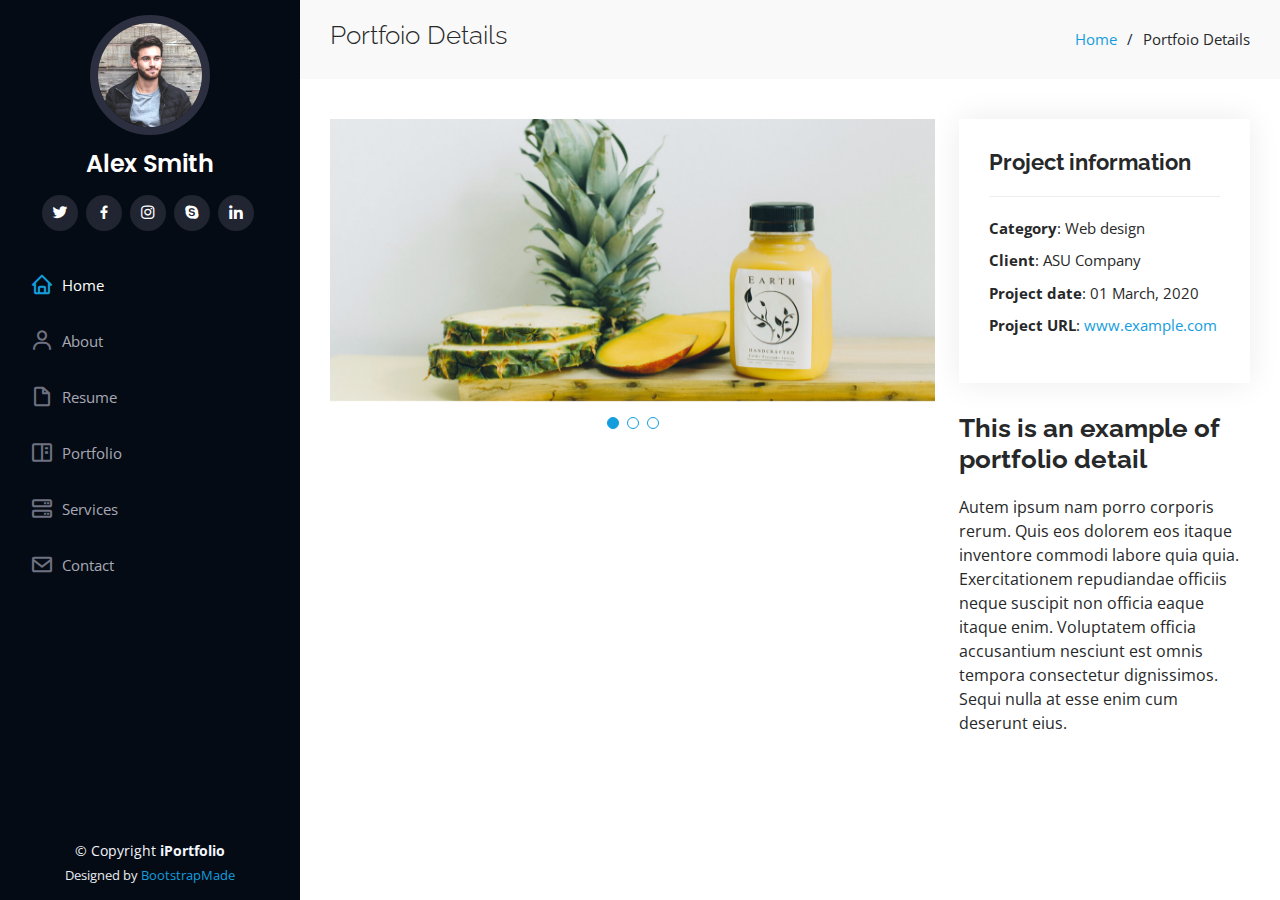
==== portfolio-details.html @ 81abc7d6 "Diseño" ====
<!DOCTYPE html>
<html lang="en">

<head>
  <meta charset="utf-8">
  <meta content="width=device-width, initial-scale=1.0" name="viewport">

  <title>Portfolio Details - iPortfolio Bootstrap Template</title>
  <meta content="" name="description">
  <meta content="" name="keywords">

  <!-- Favicons -->
  <link href="assets/img/favicon.png" rel="icon">
  <link href="assets/img/apple-touch-icon.png" rel="apple-touch-icon">

  <!-- Google Fonts -->
  <link href="https://fonts.googleapis.com/css?family=Open+Sans:300,300i,400,400i,600,600i,700,700i|Raleway:300,300i,400,400i,500,500i,600,600i,700,700i|Poppins:300,300i,400,400i,500,500i,600,600i,700,700i" rel="stylesheet">

  <!-- Vendor CSS Files -->
  <link href="assets/vendor/aos/aos.css" rel="stylesheet">
  <link href="assets/vendor/bootstrap/css/bootstrap.min.css" rel="stylesheet">
  <link href="assets/vendor/bootstrap-icons/bootstrap-icons.css" rel="stylesheet">
  <link href="assets/vendor/boxicons/css/boxicons.min.css" rel="stylesheet">
  <link href="assets/vendor/glightbox/css/glightbox.min.css" rel="stylesheet">
  <link href="assets/vendor/swiper/swiper-bundle.min.css" rel="stylesheet">

  <!-- Template Main CSS File -->
  <link href="assets/css/style.css" rel="stylesheet">

  <!-- =======================================================
  * Template Name: iPortfolio
  * Updated: Jan 29 2024 with Bootstrap v5.3.2
  * Template URL: https://bootstrapmade.com/iportfolio-bootstrap-portfolio-websites-template/
  * Author: BootstrapMade.com
  * License: https://bootstrapmade.com/license/
  ======================================================== -->
</head>

<body>

  <!-- ======= Mobile nav toggle button ======= -->
  <i class="bi bi-list mobile-nav-toggle d-xl-none"></i>

  <!-- ======= Header ======= -->
  <header id="header">
    <div class="d-flex flex-column">

      <div class="profile">
        <img src="assets/img/profile-img.jpg" alt="" class="img-fluid rounded-circle">
        <h1 class="text-light"><a href="index.html">Alex Smith</a></h1>
        <div class="social-links mt-3 text-center">
          <a href="#" class="twitter"><i class="bx bxl-twitter"></i></a>
          <a href="#" class="facebook"><i class="bx bxl-facebook"></i></a>
          <a href="#" class="instagram"><i class="bx bxl-instagram"></i></a>
          <a href="#" class="google-plus"><i class="bx bxl-skype"></i></a>
          <a href="#" class="linkedin"><i class="bx bxl-linkedin"></i></a>
        </div>
      </div>

      <nav id="navbar" class="nav-menu navbar">
        <ul>
          <li><a href="#hero" class="nav-link scrollto active"><i class="bx bx-home"></i> <span>Home</span></a></li>
          <li><a href="#about" class="nav-link scrollto"><i class="bx bx-user"></i> <span>About</span></a></li>
          <li><a href="#resume" class="nav-link scrollto"><i class="bx bx-file-blank"></i> <span>Resume</span></a></li>
          <li><a href="#portfolio" class="nav-link scrollto"><i class="bx bx-book-content"></i> <span>Portfolio</span></a></li>
          <li><a href="#services" class="nav-link scrollto"><i class="bx bx-server"></i> <span>Services</span></a></li>
          <li><a href="#contact" class="nav-link scrollto"><i class="bx bx-envelope"></i> <span>Contact</span></a></li>
        </ul>
      </nav><!-- .nav-menu -->
    </div>
  </header><!-- End Header -->

  <main id="main">

    <!-- ======= Breadcrumbs ======= -->
    <section id="breadcrumbs" class="breadcrumbs">
      <div class="container">

        <div class="d-flex justify-content-between align-items-center">
          <h2>Portfoio Details</h2>
          <ol>
            <li><a href="index.html">Home</a></li>
            <li>Portfoio Details</li>
          </ol>
        </div>

      </div>
    </section><!-- End Breadcrumbs -->

    <!-- ======= Portfolio Details Section ======= -->
    <section id="portfolio-details" class="portfolio-details">
      <div class="container">

        <div class="row gy-4">

          <div class="col-lg-8">
            <div class="portfolio-details-slider swiper">
              <div class="swiper-wrapper align-items-center">

                <div class="swiper-slide">
                  <img src="assets/img/portfolio/portfolio-details-1.jpg" alt="">
                </div>

                <div class="swiper-slide">
                  <img src="assets/img/portfolio/portfolio-details-2.jpg" alt="">
                </div>

                <div class="swiper-slide">
                  <img src="assets/img/portfolio/portfolio-details-3.jpg" alt="">
                </div>

              </div>
              <div class="swiper-pagination"></div>
            </div>
          </div>

          <div class="col-lg-4">
            <div class="portfolio-info">
              <h3>Project information</h3>
              <ul>
                <li><strong>Category</strong>: Web design</li>
                <li><strong>Client</strong>: ASU Company</li>
                <li><strong>Project date</strong>: 01 March, 2020</li>
                <li><strong>Project URL</strong>: <a href="#">www.example.com</a></li>
              </ul>
            </div>
            <div class="portfolio-description">
              <h2>This is an example of portfolio detail</h2>
              <p>
                Autem ipsum nam porro corporis rerum. Quis eos dolorem eos itaque inventore commodi labore quia quia. Exercitationem repudiandae officiis neque suscipit non officia eaque itaque enim. Voluptatem officia accusantium nesciunt est omnis tempora consectetur dignissimos. Sequi nulla at esse enim cum deserunt eius.
              </p>
            </div>
          </div>

        </div>

      </div>
    </section><!-- End Portfolio Details Section -->

  </main><!-- End #main -->

  <!-- ======= Footer ======= -->
  <footer id="footer">
    <div class="container">
      <div class="copyright">
        &copy; Copyright <strong><span>iPortfolio</span></strong>
      </div>
      <div class="credits">
        <!-- All the links in the footer should remain intact. -->
        <!-- You can delete the links only if you purchased the pro version. -->
        <!-- Licensing information: https://bootstrapmade.com/license/ -->
        <!-- Purchase the pro version with working PHP/AJAX contact form: https://bootstrapmade.com/iportfolio-bootstrap-portfolio-websites-template/ -->
        Designed by <a href="https://bootstrapmade.com/">BootstrapMade</a>
      </div>
    </div>
  </footer><!-- End  Footer -->

  <a href="#" class="back-to-top d-flex align-items-center justify-content-center"><i class="bi bi-arrow-up-short"></i></a>

  <!-- Vendor JS Files -->
  <script src="assets/vendor/purecounter/purecounter_vanilla.js"></script>
  <script src="assets/vendor/aos/aos.js"></script>
  <script src="assets/vendor/bootstrap/js/bootstrap.bundle.min.js"></script>
  <script src="assets/vendor/glightbox/js/glightbox.min.js"></script>
  <script src="assets/vendor/isotope-layout/isotope.pkgd.min.js"></script>
  <script src="assets/vendor/swiper/swiper-bundle.min.js"></script>
  <script src="assets/vendor/typed.js/typed.umd.js"></script>
  <script src="assets/vendor/waypoints/noframework.waypoints.js"></script>
  <script src="assets/vendor/php-email-form/validate.js"></script>

  <!-- Template Main JS File -->
  <script src="assets/js/main.js"></script>

</body>

</html>
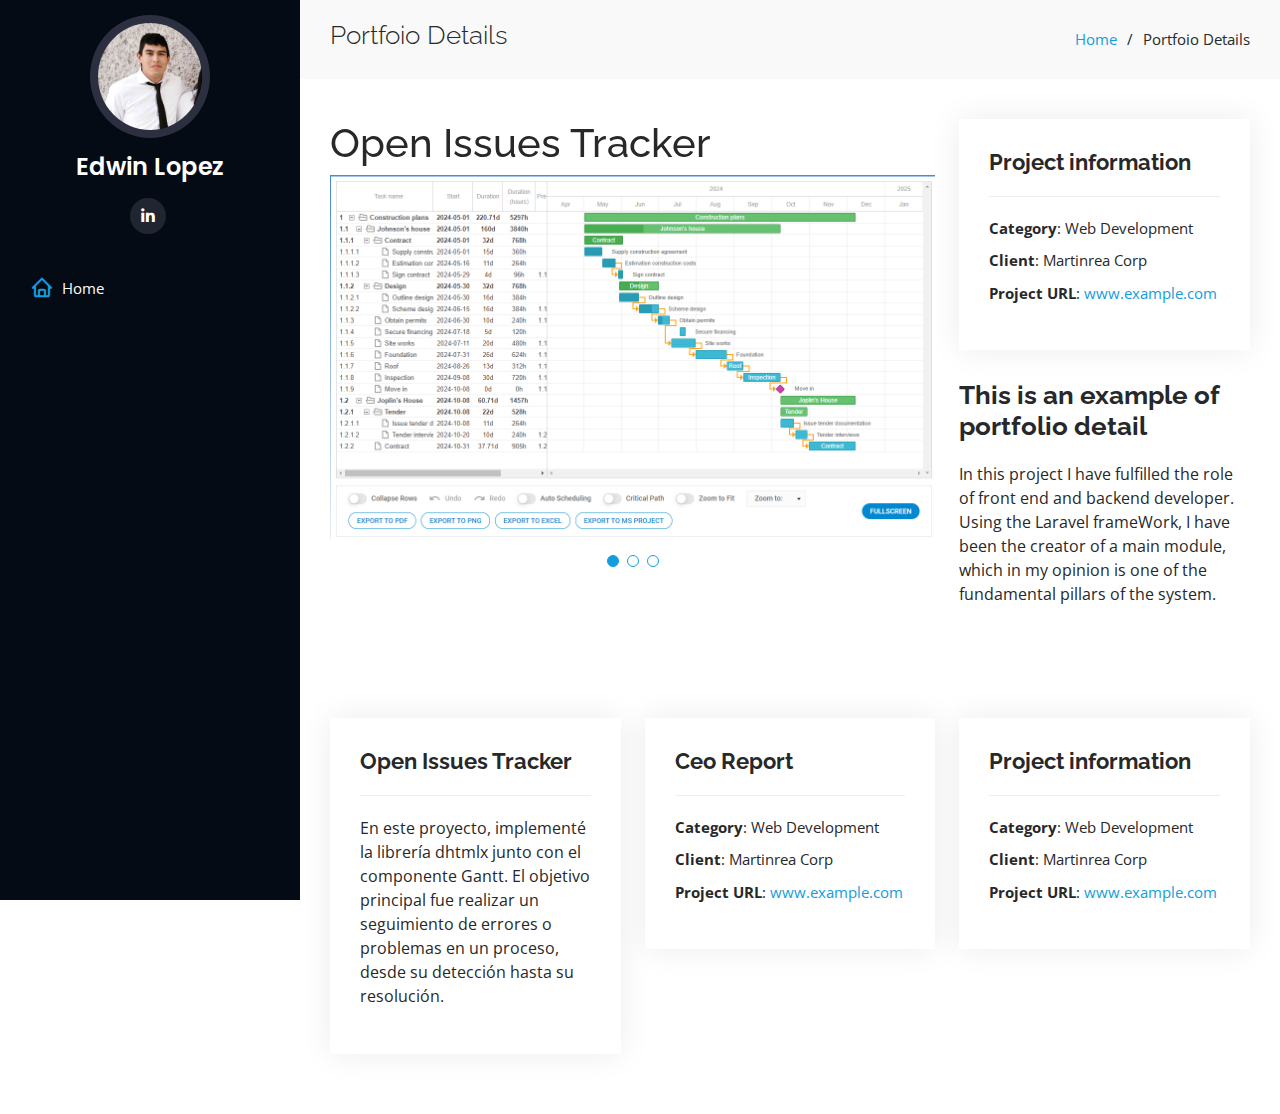
==== commit ec64f133: "Diseño" ====
--- a/portfolio-details.html
+++ b/portfolio-details.html
@@ -46,25 +46,16 @@
     <div class="d-flex flex-column">
 
       <div class="profile">
-        <img src="assets/img/profile-img.jpg" alt="" class="img-fluid rounded-circle">
-        <h1 class="text-light"><a href="index.html">Alex Smith</a></h1>
+        <img src="assets/img/profile-img2.PNG" alt="" class="img-fluid rounded-circle">
+        <h1 class="text-light"><a href="index.html">Edwin Lopez</a></h1>
         <div class="social-links mt-3 text-center">
-          <a href="#" class="twitter"><i class="bx bxl-twitter"></i></a>
-          <a href="#" class="facebook"><i class="bx bxl-facebook"></i></a>
-          <a href="#" class="instagram"><i class="bx bxl-instagram"></i></a>
-          <a href="#" class="google-plus"><i class="bx bxl-skype"></i></a>
           <a href="#" class="linkedin"><i class="bx bxl-linkedin"></i></a>
         </div>
       </div>
 
       <nav id="navbar" class="nav-menu navbar">
         <ul>
-          <li><a href="#hero" class="nav-link scrollto active"><i class="bx bx-home"></i> <span>Home</span></a></li>
-          <li><a href="#about" class="nav-link scrollto"><i class="bx bx-user"></i> <span>About</span></a></li>
-          <li><a href="#resume" class="nav-link scrollto"><i class="bx bx-file-blank"></i> <span>Resume</span></a></li>
-          <li><a href="#portfolio" class="nav-link scrollto"><i class="bx bx-book-content"></i> <span>Portfolio</span></a></li>
-          <li><a href="#services" class="nav-link scrollto"><i class="bx bx-server"></i> <span>Services</span></a></li>
-          <li><a href="#contact" class="nav-link scrollto"><i class="bx bx-envelope"></i> <span>Contact</span></a></li>
+          <li><a href="index.html" class="nav-link scrollto active"><i class="bx bx-home"></i> <span>Home</span></a></li>
         </ul>
       </nav><!-- .nav-menu -->
     </div>
@@ -98,11 +89,13 @@
               <div class="swiper-wrapper align-items-center">
 
                 <div class="swiper-slide">
-                  <img src="assets/img/portfolio/portfolio-details-1.jpg" alt="">
+                  <h1>Open Issues Tracker</h1>
+                  <img src="assets/img/portfolio/MRE1.PNG" alt="">
                 </div>
 
                 <div class="swiper-slide">
-                  <img src="assets/img/portfolio/portfolio-details-2.jpg" alt="">
+                  <h1>Ceo Report</h1>
+                  <img src="assets/img/portfolio/Echarts.PNG" alt="">
                 </div>
 
                 <div class="swiper-slide">
@@ -118,42 +111,59 @@
             <div class="portfolio-info">
               <h3>Project information</h3>
               <ul>
-                <li><strong>Category</strong>: Web design</li>
-                <li><strong>Client</strong>: ASU Company</li>
-                <li><strong>Project date</strong>: 01 March, 2020</li>
+                <li><strong>Category</strong>: Web Development</li>
+                <li><strong>Client</strong>: Martinrea Corp</li>
                 <li><strong>Project URL</strong>: <a href="#">www.example.com</a></li>
               </ul>
             </div>
             <div class="portfolio-description">
               <h2>This is an example of portfolio detail</h2>
               <p>
-                Autem ipsum nam porro corporis rerum. Quis eos dolorem eos itaque inventore commodi labore quia quia. Exercitationem repudiandae officiis neque suscipit non officia eaque itaque enim. Voluptatem officia accusantium nesciunt est omnis tempora consectetur dignissimos. Sequi nulla at esse enim cum deserunt eius.
+                In this project I have fulfilled the role of front end and backend developer. Using the Laravel frameWork, I have been the creator of a main module, which in my opinion is one of the fundamental pillars of the system.
+              </p>
+            </div>
+          </div>
+        </div>
+        <br><br><br><br>
+        <div class="row">
+          <div class="col-lg-4">
+            <div class="portfolio-info">
+              <h3>Open Issues Tracker</h3>
+              <p>
+                En este proyecto, implementé la librería dhtmlx junto con el componente Gantt. El objetivo principal fue realizar un seguimiento de errores o problemas en un proceso, desde su detección hasta su resolución.
               </p>
             </div>
           </div>
 
+          <div class="col-lg-4">
+            <div class="portfolio-info">
+              <h3>Ceo Report</h3>
+              <ul>
+                <li><strong>Category</strong>: Web Development</li>
+                <li><strong>Client</strong>: Martinrea Corp</li>
+                <li><strong>Project URL</strong>: <a href="#">www.example.com</a></li>
+              </ul>
+            </div>
+          </div>
+
+          <div class="col-lg-4">
+            <div class="portfolio-info">
+              <h3>Project information</h3>
+              <ul>
+                <li><strong>Category</strong>: Web Development</li>
+                <li><strong>Client</strong>: Martinrea Corp</li>
+                <li><strong>Project URL</strong>: <a href="#">www.example.com</a></li>
+              </ul>
+            </div>
+          </div>
         </div>
+        
+      </div>
 
       </div>
     </section><!-- End Portfolio Details Section -->
 
   </main><!-- End #main -->
-
-  <!-- ======= Footer ======= -->
-  <footer id="footer">
-    <div class="container">
-      <div class="copyright">
-        &copy; Copyright <strong><span>iPortfolio</span></strong>
-      </div>
-      <div class="credits">
-        <!-- All the links in the footer should remain intact. -->
-        <!-- You can delete the links only if you purchased the pro version. -->
-        <!-- Licensing information: https://bootstrapmade.com/license/ -->
-        <!-- Purchase the pro version with working PHP/AJAX contact form: https://bootstrapmade.com/iportfolio-bootstrap-portfolio-websites-template/ -->
-        Designed by <a href="https://bootstrapmade.com/">BootstrapMade</a>
-      </div>
-    </div>
-  </footer><!-- End  Footer -->
 
   <a href="#" class="back-to-top d-flex align-items-center justify-content-center"><i class="bi bi-arrow-up-short"></i></a>
 
--- a/assets/css/style.css
+++ b/assets/css/style.css
@@ -241,7 +241,7 @@
 #hero {
   width: 100%;
   height: 100vh;
-  background: url("../img/hero-bg.jpg") top center;
+  /* background: url("../img/hero-bg.jpg") top center; */
   background-size: cover;
 }
 
